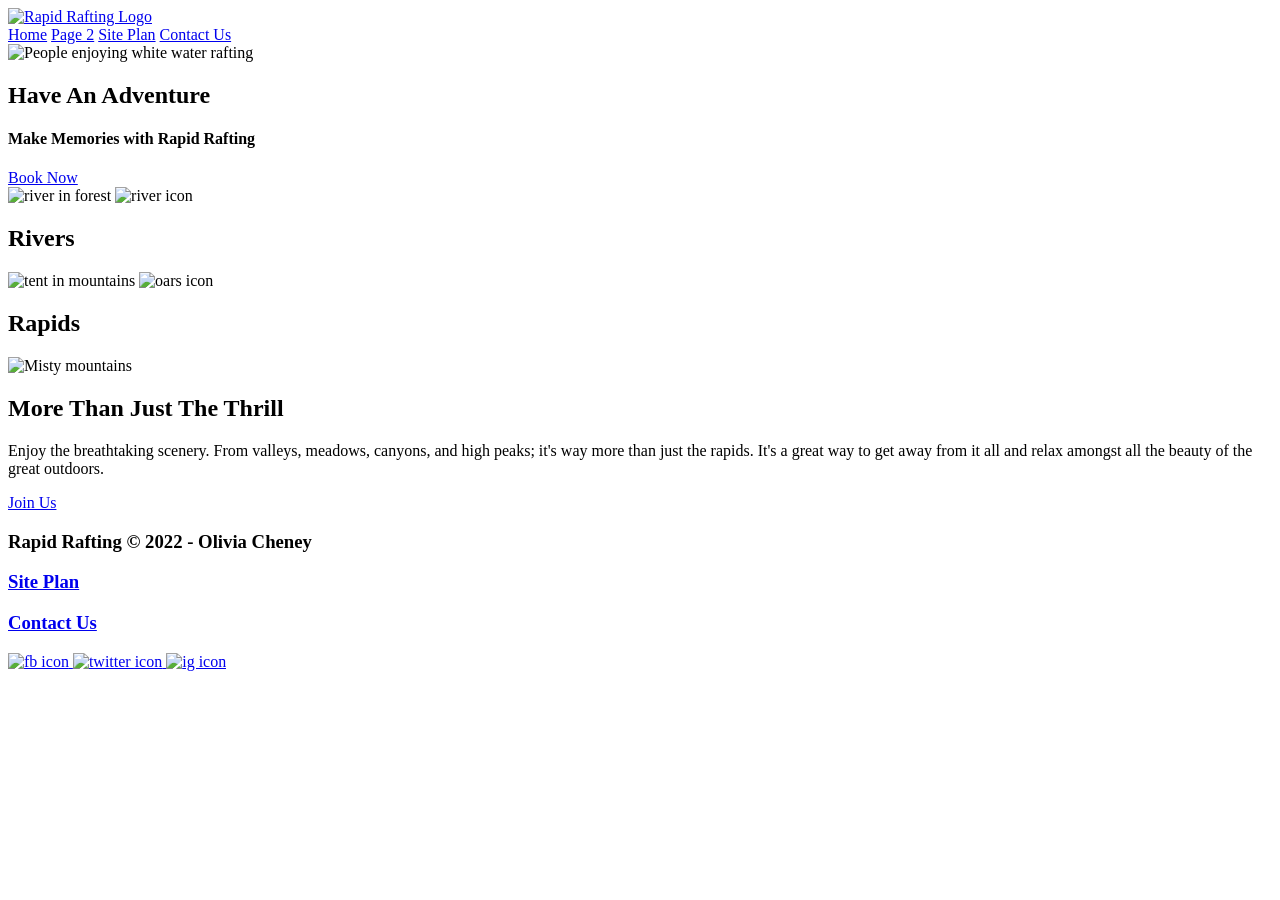
==== wwr/index.html @ 4d196791 "Rename WWR/index.html to wwr/index.html" ====
<!DOCTYPE html>
<html lang="en">
    <head>
        <meta charset="UTF-8">
        <meta http-equiv="X-UA-Compatible" content="IE=edge">
        <meta name="viewport" content="width=device-width, initial-scale=1.0">
        <title>Whitewater Rafting Vacations | Rapid Rafting Boating | Home</title>
    </head>
    <body>
        <header>
            <a id="logo_link" href="index.html" >
                <img class="logo" src="images/logo.png" alt="Rapid Rafting Logo">
            </a>
            <nav> 
                <a href="index.html">Home</a>
                <a href="#">Page 2</a>
                <a href="site-plan-rafting.html">Site Plan</a>
                <a href="contactus.html">Contact Us</a>
            </nav>
        </header>
        <div id="hero">
            <div id="hero-box">
                <img id="hero-img" src="images/hero.png" alt="People enjoying white water rafting">
            </div>
            <section id="hero-msg">
                <h1 class="home-title">Have An Adventure</h1>
                <h4>Make Memories with Rapid Rafting </h4>
                <div class='button-box'>
                    <a class='book' href="rates.html">Book Now</a>
                </div>
            </section>
        </div>
        <main class="home-grid">
            <section class="rivers-card">
                <img class="card-img" src="images/rivers.jpg" alt="river in forest">
                <img class="icon" src="images/river_icon.png" alt="river icon">
                <h2>Rivers</h2>
            </section>
            <section class="camping-card">
                <img class="card-img" src="images/camping.jpg" alt="tent in mountains">
                <img class="icon" src="images/oars.png" alt="oars icon">
                <h2>Rapids</h2>
            </section>
            <img class="mountains" src="images.mountains.jpg" alt="Misty mountains">
            <section class="msg">
                <h2> More Than Just The Thrill</h2>
                <p>Enjoy the breathtaking scenery. From valleys, meadows, canyons, and high peaks; it's way more than just the rapids. It's a great way to get away from it all and relax amongst all the beauty of the great outdoors.</p>
                <a class="join" href="rivers.html">Join Us</a>
            </section>
        </main>
        <footer>
            <h3>Rapid Rafting &copy; 2022 - Olivia Cheney</h3>
            <h3><a href="site-plan-rafting.html">Site Plan</a></h3>
            <h3><a href="contactus.html">Contact Us</a></h3>
            <div class="social">
                <a href="https://facebook.com">
                    <img src="images/facebook.png" alt="fb icon">
                </a>
                <a href="https://twitter.com">
                    <img src="images/twitter.png" alt="twitter icon">
                </a>
                <a href="https://instagram.com">
                    <img src="images/instagram.png" alt="ig icon">
                </a>
            </div>
        </footer>
    </body>
</html>
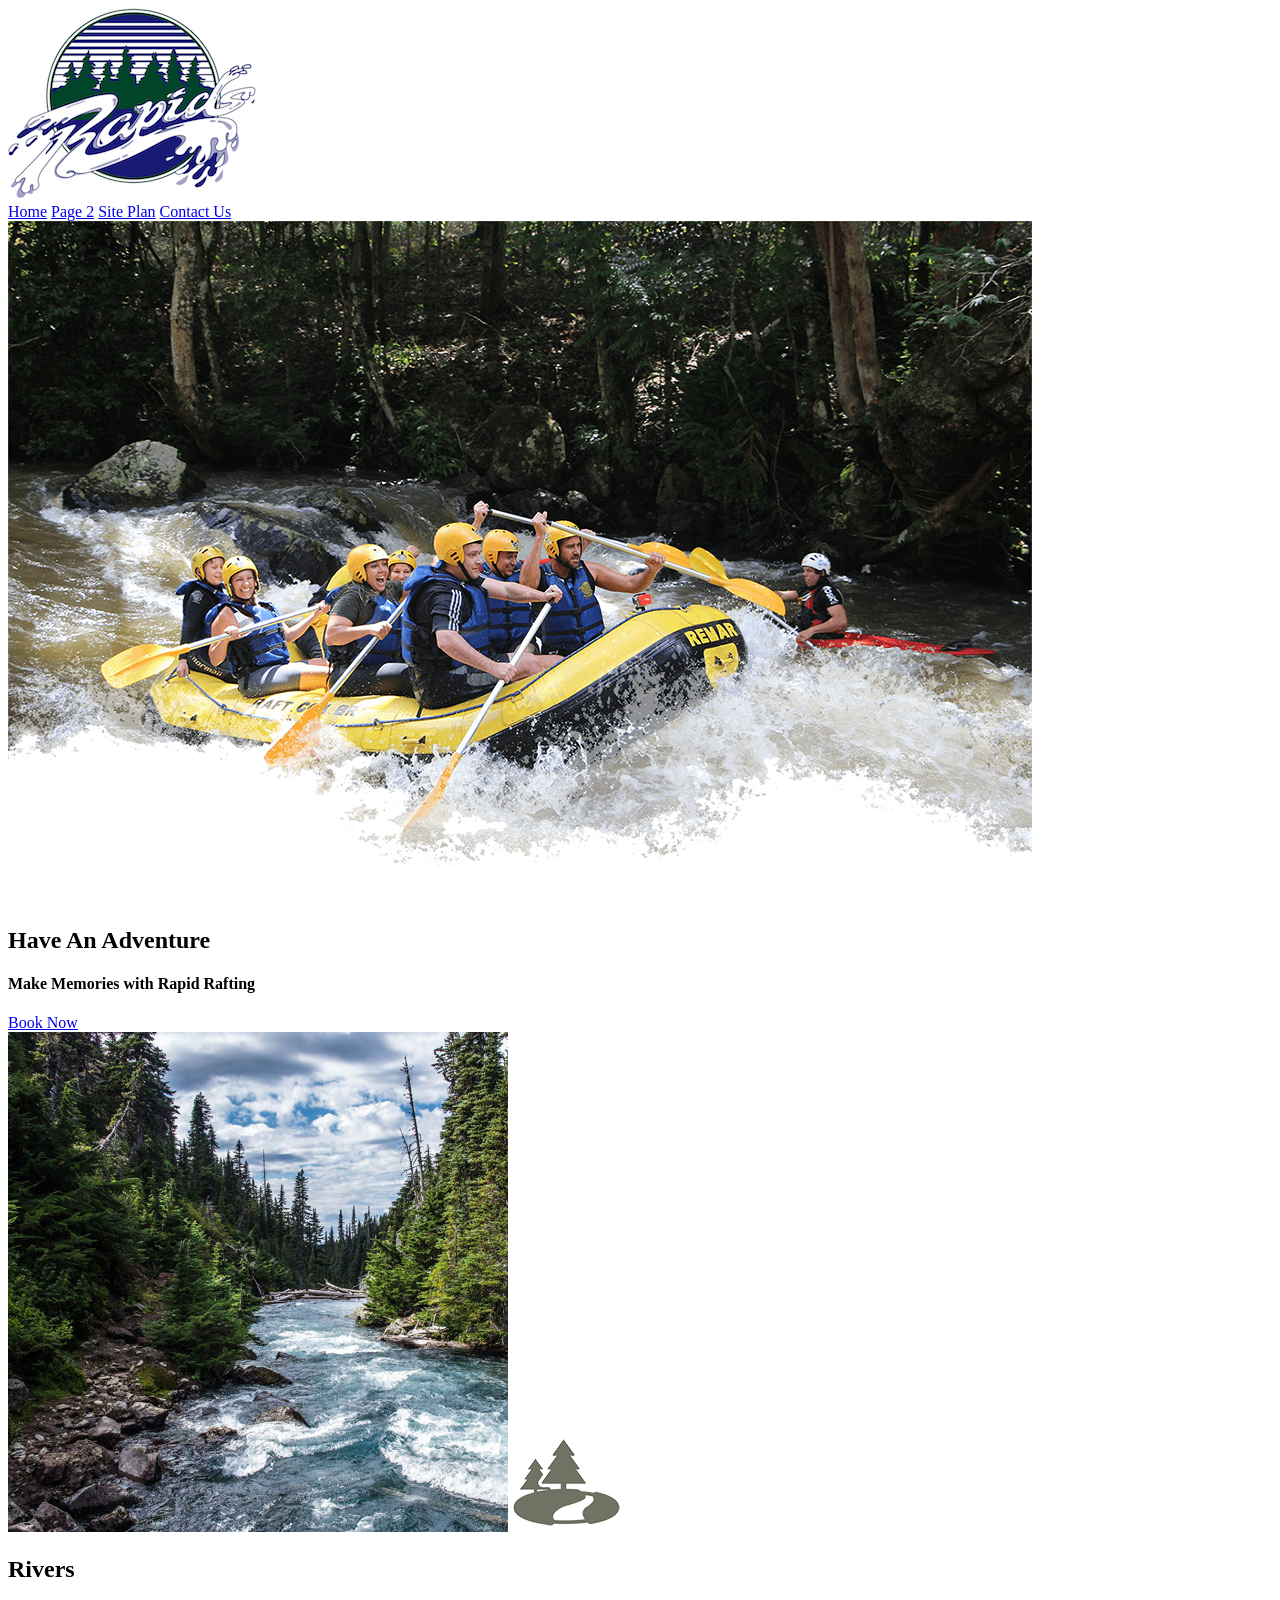
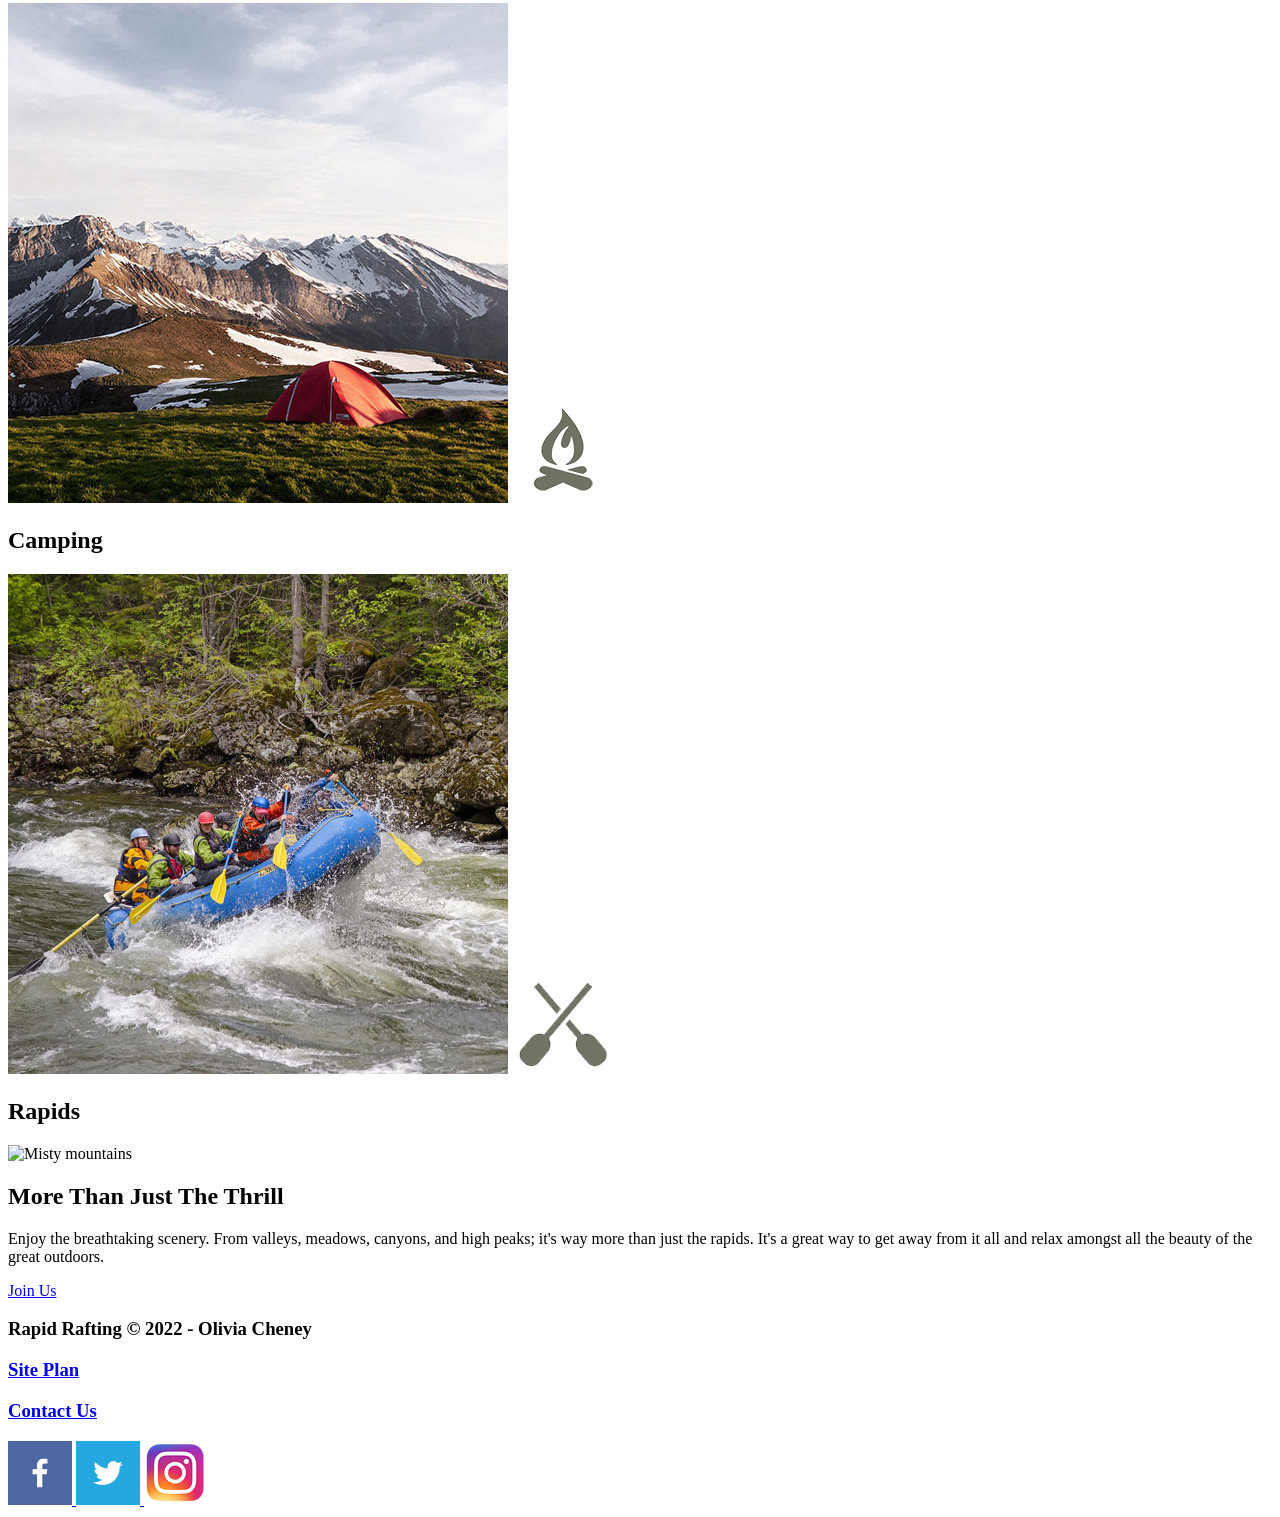
==== commit daccf96e: "Merge branch 'master'" ====
--- a/wwr/index.html
+++ b/wwr/index.html
@@ -38,6 +38,11 @@
             </section>
             <section class="camping-card">
                 <img class="card-img" src="images/camping.jpg" alt="tent in mountains">
+                <img class="icon" src="images/fire_icon.png" alt="fire icon">
+                <h2>Camping</h2>
+            </section>
+            <section class="rapids-card">
+                <img class="card-img" src="images/rapids.jpg" alt="rafting boat">
                 <img class="icon" src="images/oars.png" alt="oars icon">
                 <h2>Rapids</h2>
             </section>
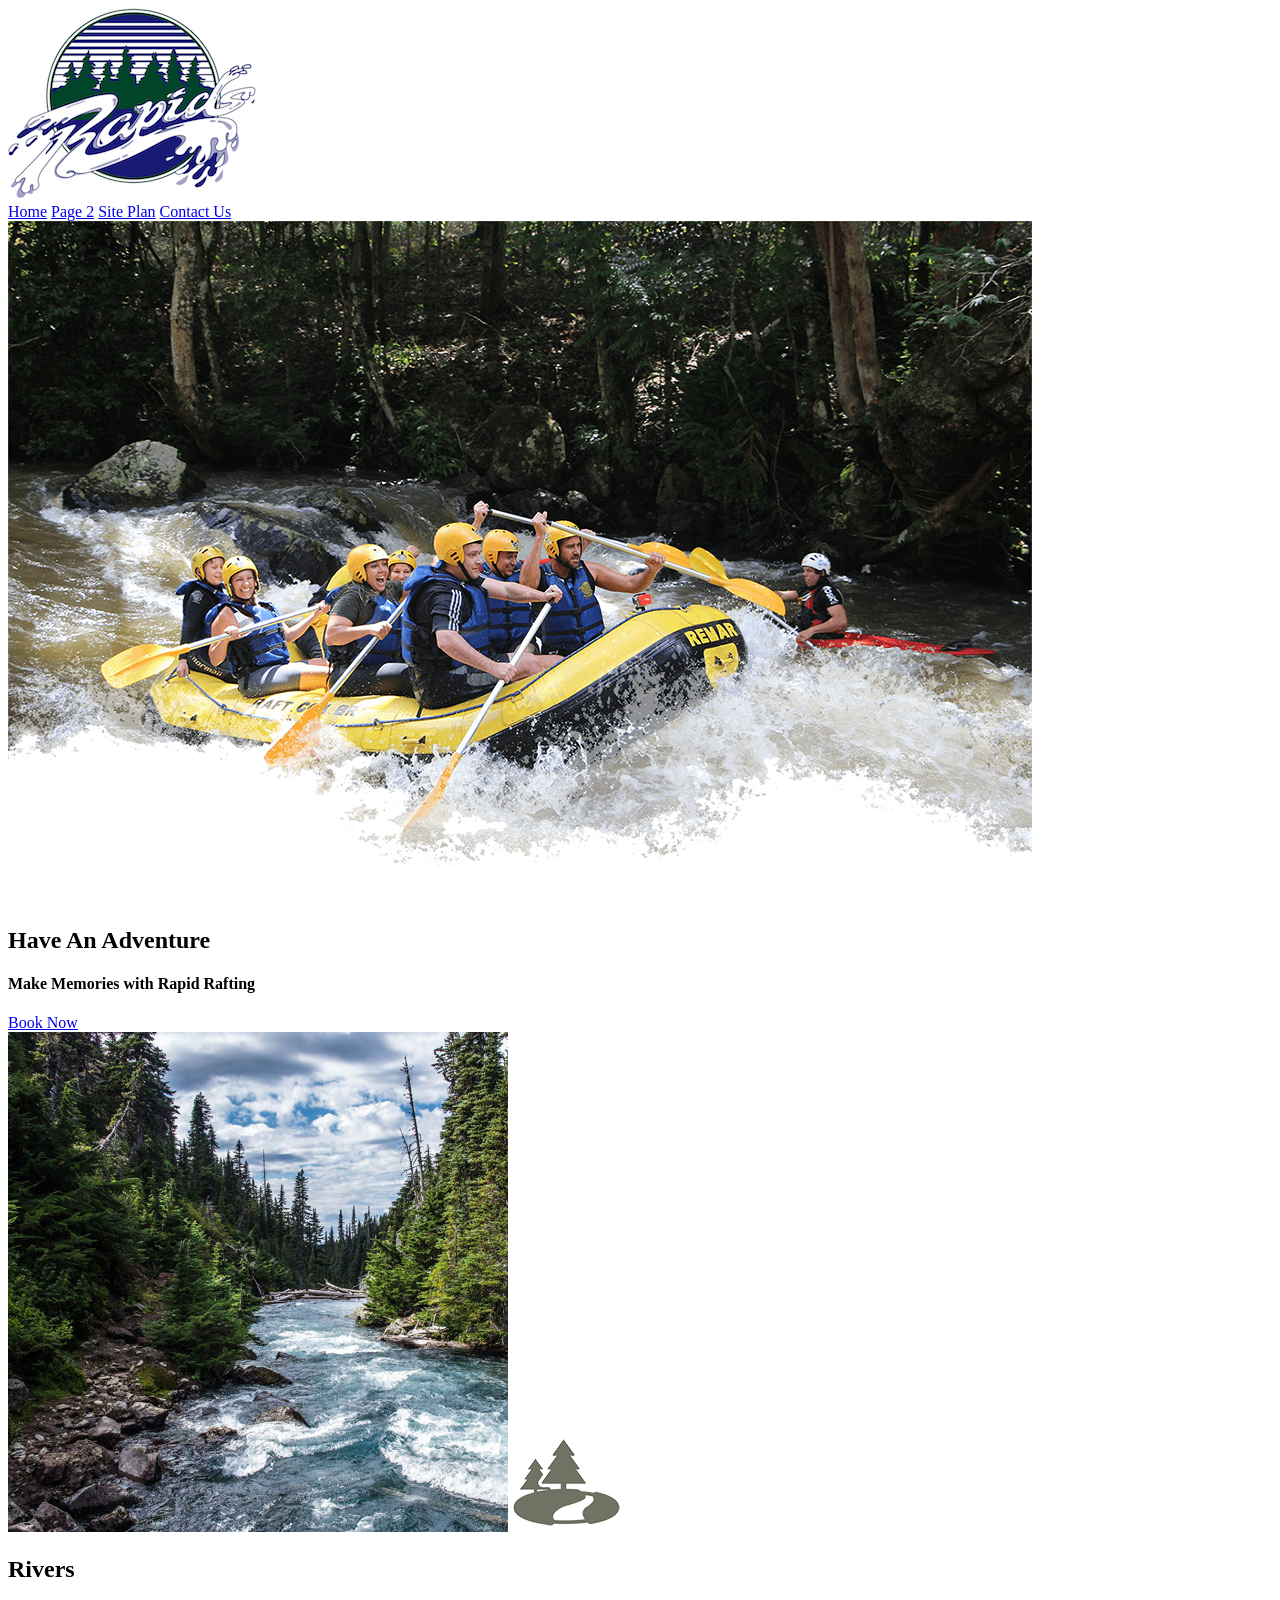
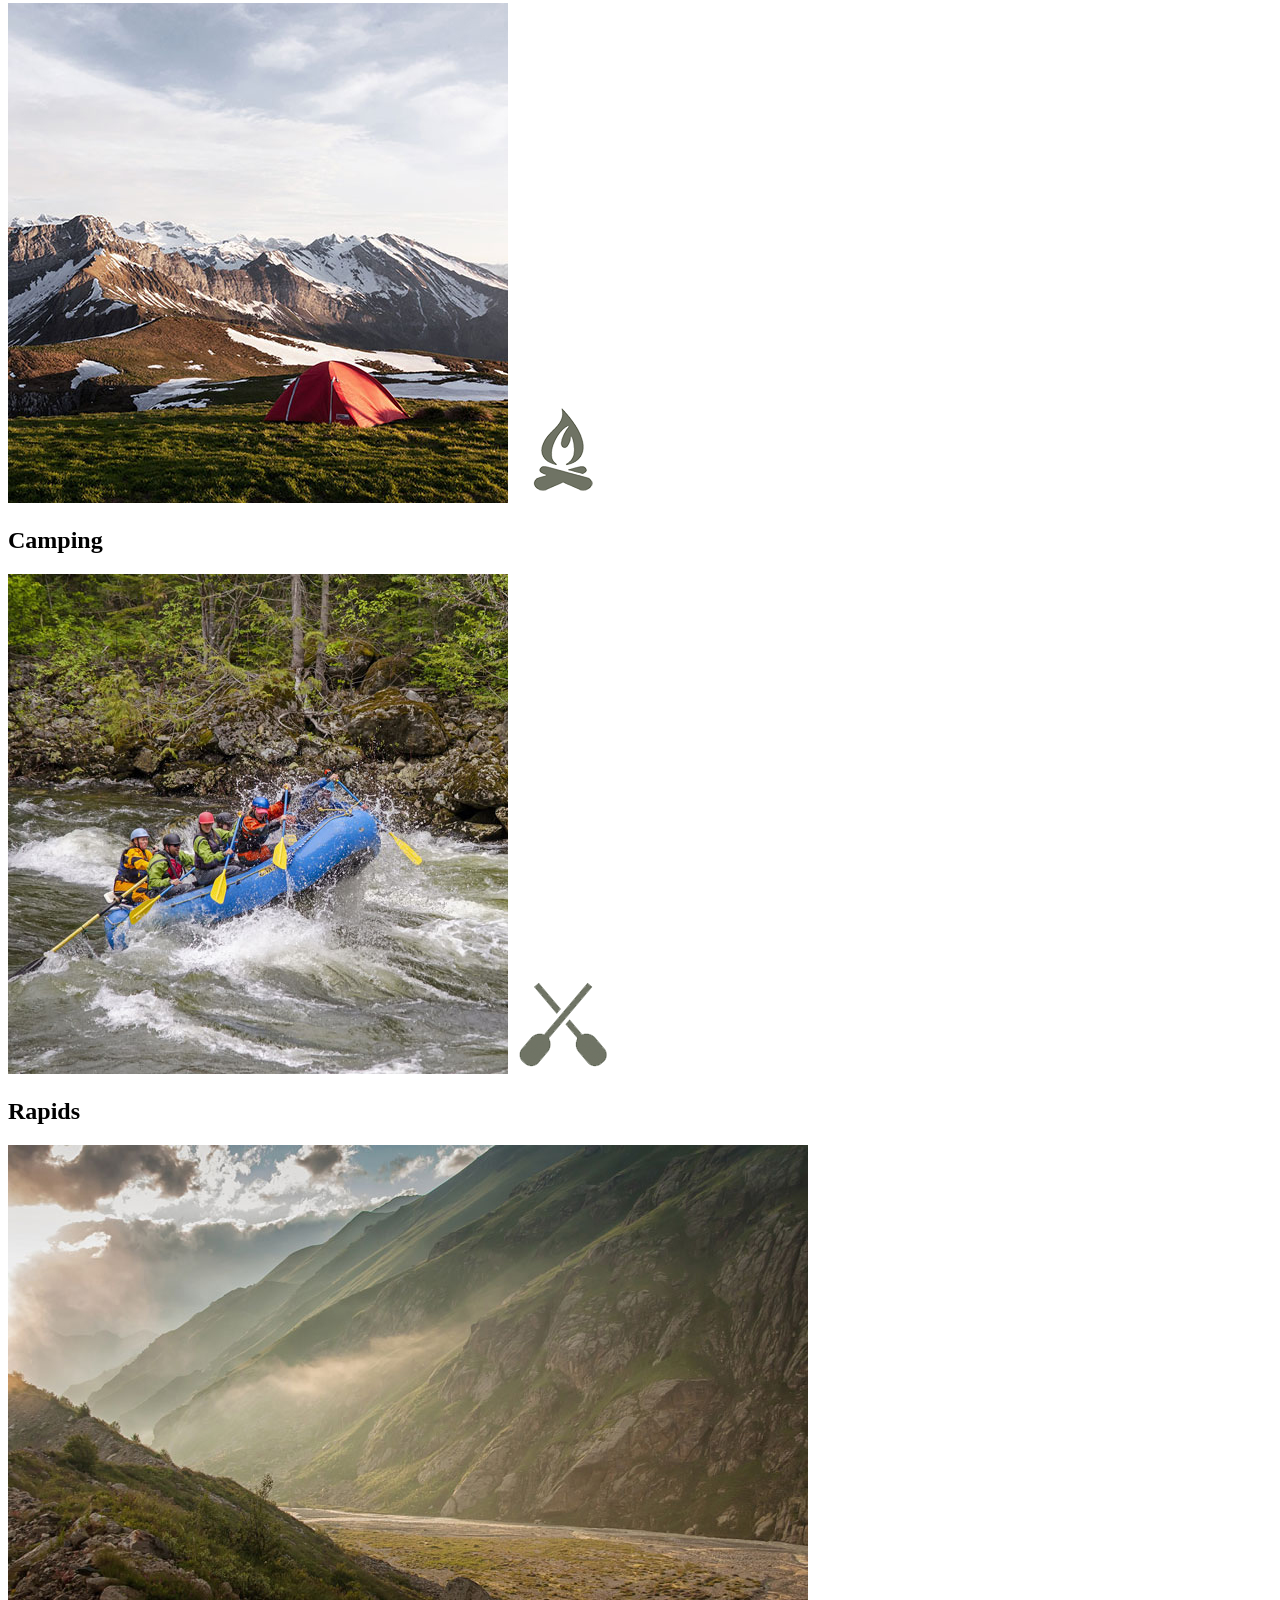
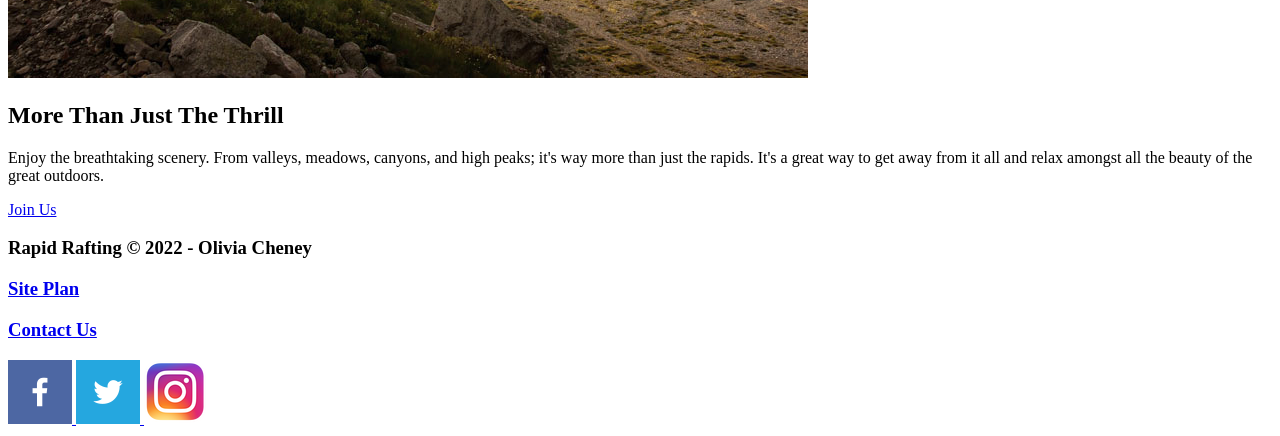
==== commit 348566a5: "fixing mountains picture" ====
--- a/wwr/index.html
+++ b/wwr/index.html
@@ -46,7 +46,7 @@
                 <img class="icon" src="images/oars.png" alt="oars icon">
                 <h2>Rapids</h2>
             </section>
-            <img class="mountains" src="images.mountains.jpg" alt="Misty mountains">
+            <img class="mountains" src="images/mountains.jpg" alt="Misty mountains">
             <section class="msg">
                 <h2> More Than Just The Thrill</h2>
                 <p>Enjoy the breathtaking scenery. From valleys, meadows, canyons, and high peaks; it's way more than just the rapids. It's a great way to get away from it all and relax amongst all the beauty of the great outdoors.</p>
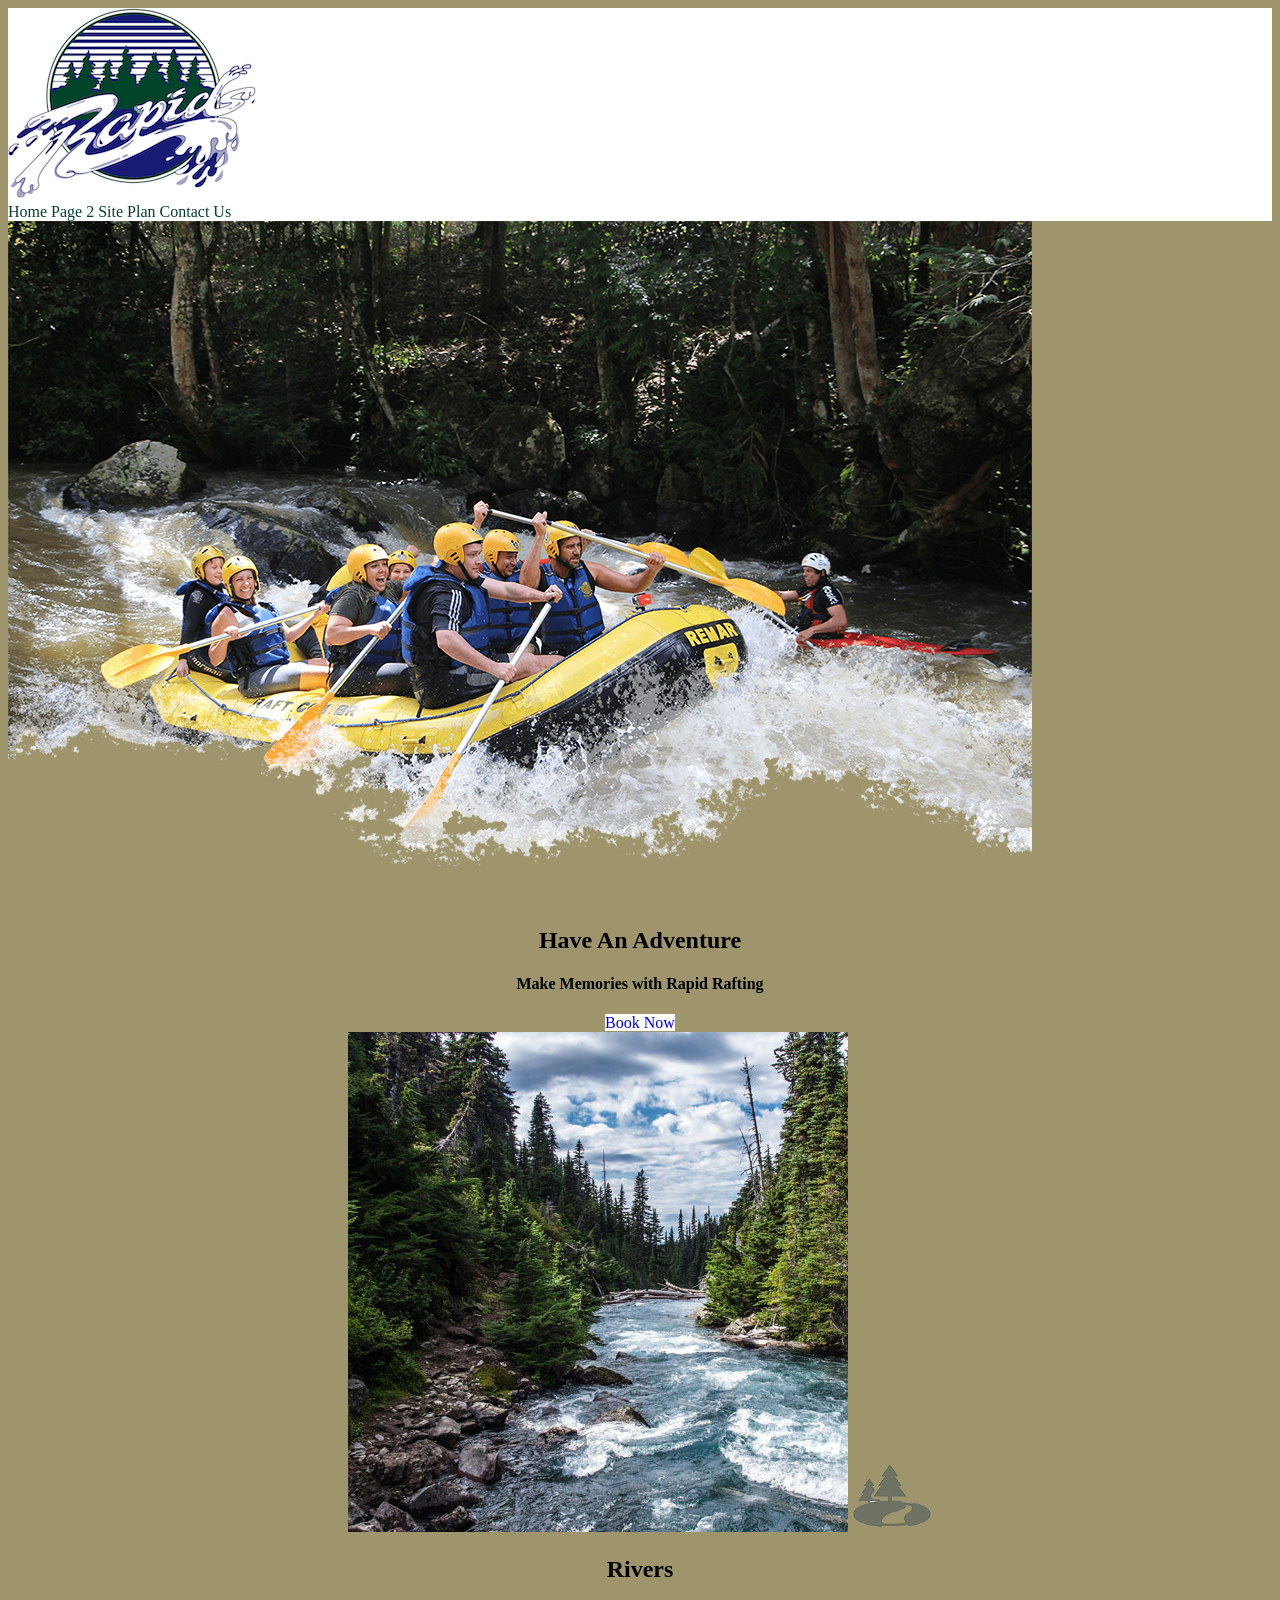
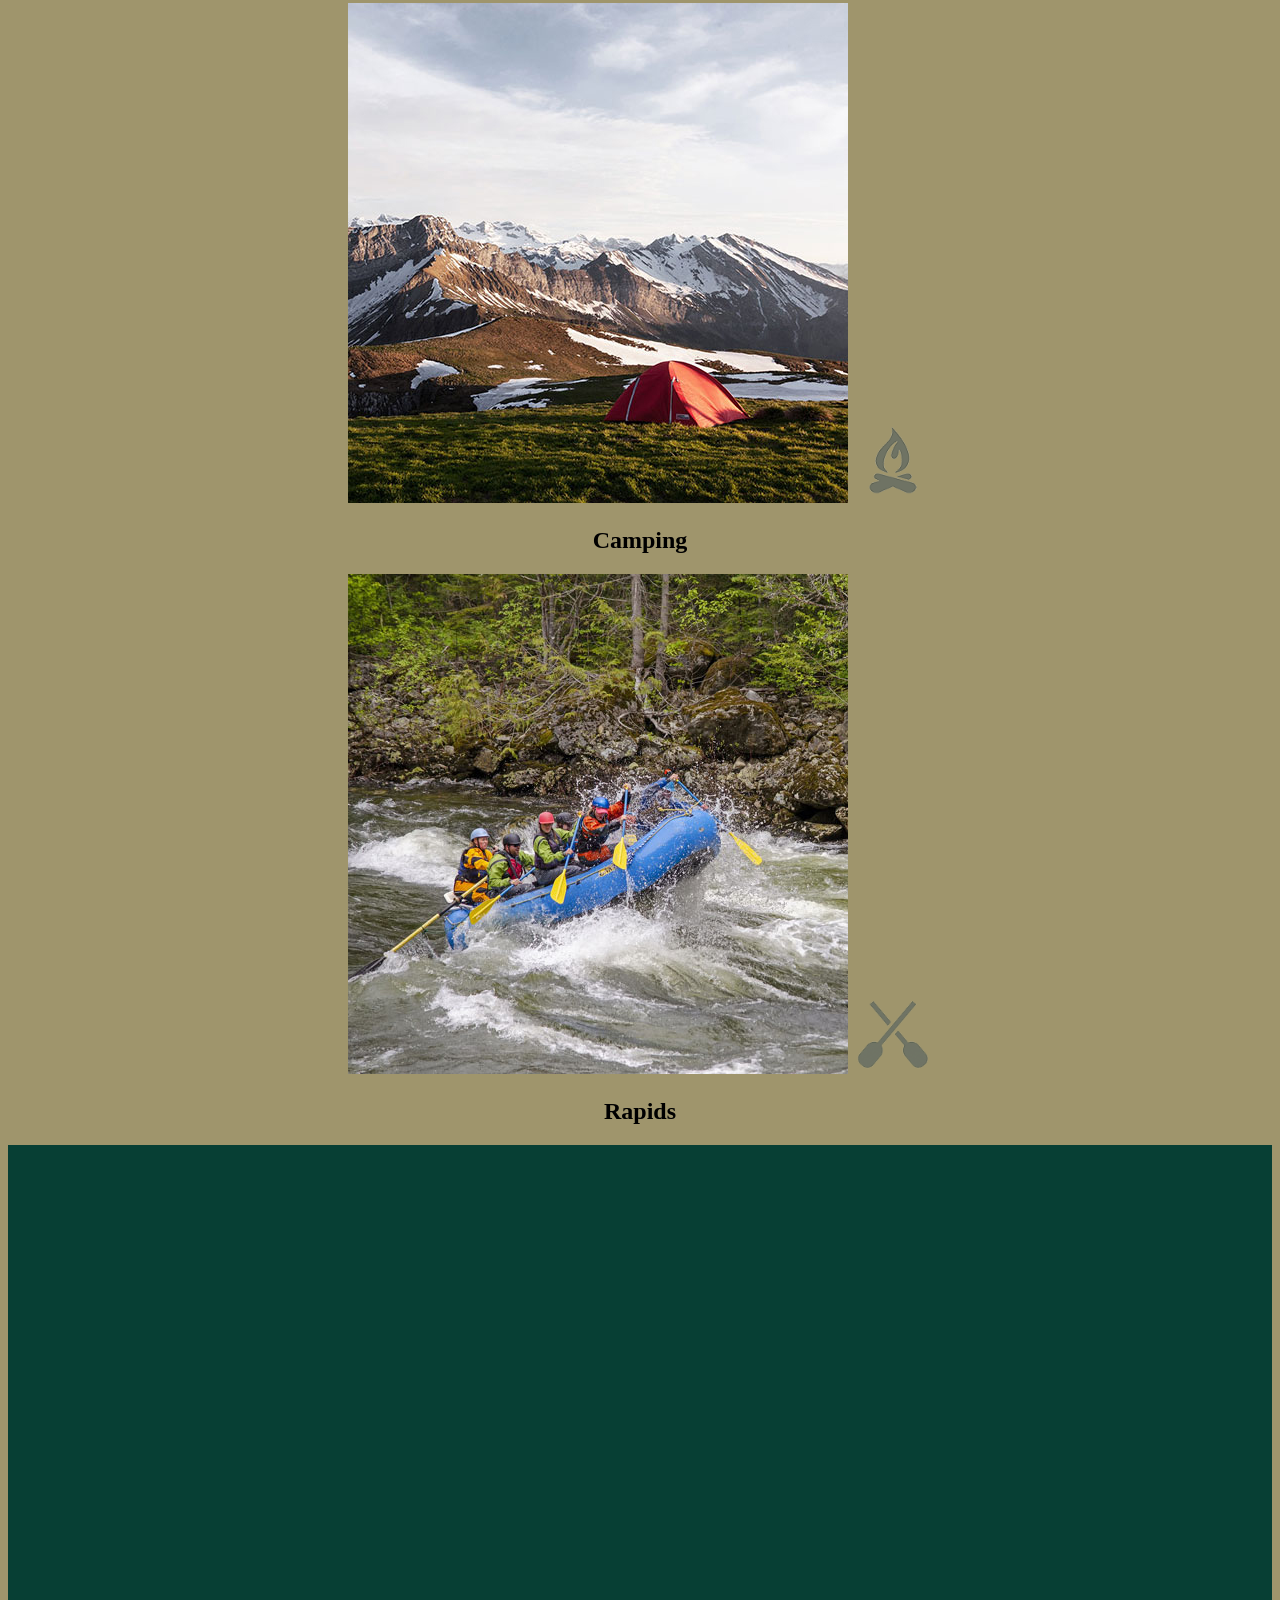
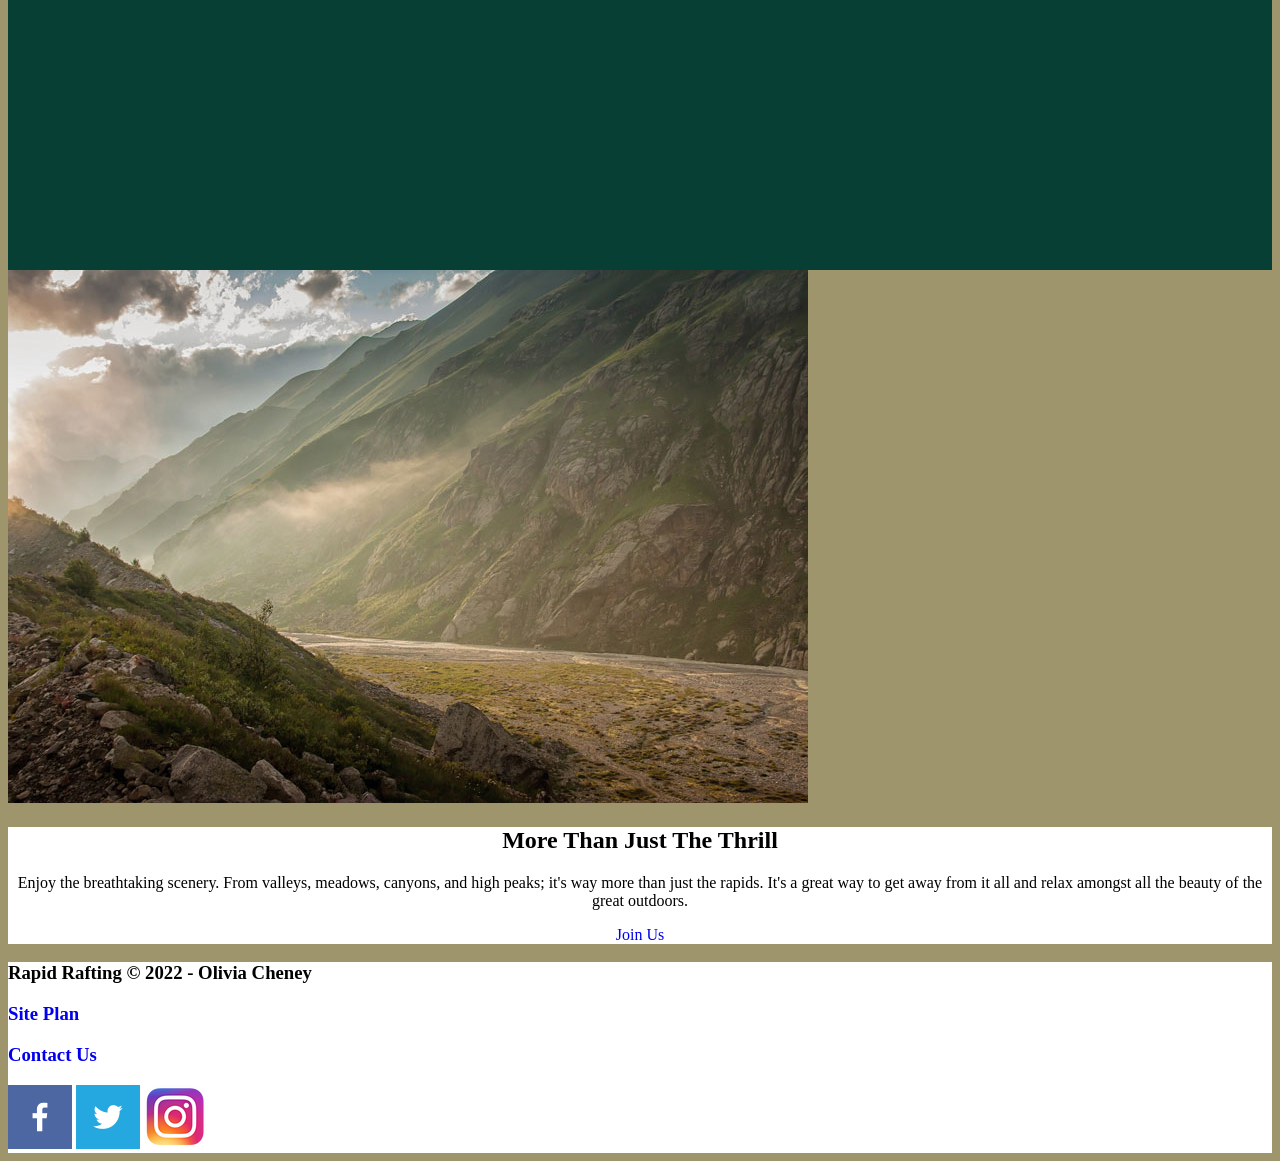
==== commit ca658dfa: "correcting id content" ====
--- a/wwr/index.html
+++ b/wwr/index.html
@@ -5,8 +5,10 @@
         <meta http-equiv="X-UA-Compatible" content="IE=edge">
         <meta name="viewport" content="width=device-width, initial-scale=1.0">
         <title>Whitewater Rafting Vacations | Rapid Rafting Boating | Home</title>
+        <link href="styles/style.css" rel="stylesheet">
     </head>
     <body>
+    <div id="content">
         <header>
             <a id="logo_link" href="index.html" >
                 <img class="logo" src="images/logo.png" alt="Rapid Rafting Logo">
@@ -46,7 +48,8 @@
                 <img class="icon" src="images/oars.png" alt="oars icon">
                 <h2>Rapids</h2>
             </section>
-            <img class="mountains" src="images/mountains.jpg" alt="Misty mountains">
+            <div id="background"></div>
+            <img class="mountains" src="images/mountains.jpg" alt="misty mountains">
             <section class="msg">
                 <h2> More Than Just The Thrill</h2>
                 <p>Enjoy the breathtaking scenery. From valleys, meadows, canyons, and high peaks; it's way more than just the rapids. It's a great way to get away from it all and relax amongst all the beauty of the great outdoors.</p>
@@ -58,16 +61,17 @@
             <h3><a href="site-plan-rafting.html">Site Plan</a></h3>
             <h3><a href="contactus.html">Contact Us</a></h3>
             <div class="social">
-                <a href="https://facebook.com">
+                <a href="https://facebook.com" target="_blank">
                     <img src="images/facebook.png" alt="fb icon">
                 </a>
-                <a href="https://twitter.com">
+                <a href="https://twitter.com" target="_blank">
                     <img src="images/twitter.png" alt="twitter icon">
                 </a>
-                <a href="https://instagram.com">
+                <a href="https://instagram.com" target="_blank">
                     <img src="images/instagram.png" alt="ig icon">
                 </a>
             </div>
         </footer>
+    </div>
     </body>
 </html>
--- a/wwr/styles/style.css
+++ b/wwr/styles/style.css
@@ -0,0 +1,74 @@
+#content {
+    max-width: 1600px;
+    margin: 0 auto;
+}
+
+nav a{
+    text-align: center;
+    color: #073f34;
+    text-decoration: none;
+}
+
+#hero-msg h1, #hero-msg h4 {
+    text-align: center;
+}
+
+.button-box {
+    text-align: center;
+}
+
+main section {
+    text-align: center;
+}
+
+#background {
+    height: 725px;
+}
+
+body {
+    background-color: #9f956c;
+}
+
+header {
+    background-color: #ffffff;
+}
+
+nav a:hover {
+    background-color: #073f34;
+    color: #ffffff
+}
+
+.book, .join {
+    background-color: #ffffff;
+    text-decoration: none;
+
+}
+
+.book:hover, .join:hover {
+    background-color: #181a74;
+    color: #ffffff
+}
+
+#background {
+    background-color: #073f34;
+}
+
+.msg {
+    background-color: #ffffff;
+}
+
+footer {
+    background-color: #ffffff;
+}
+
+.icon {
+    width: 80px;
+}
+
+footer a {
+    text-decoration: none;
+}
+
+footer h3 a:hover {
+    text-decoration: underline;
+}
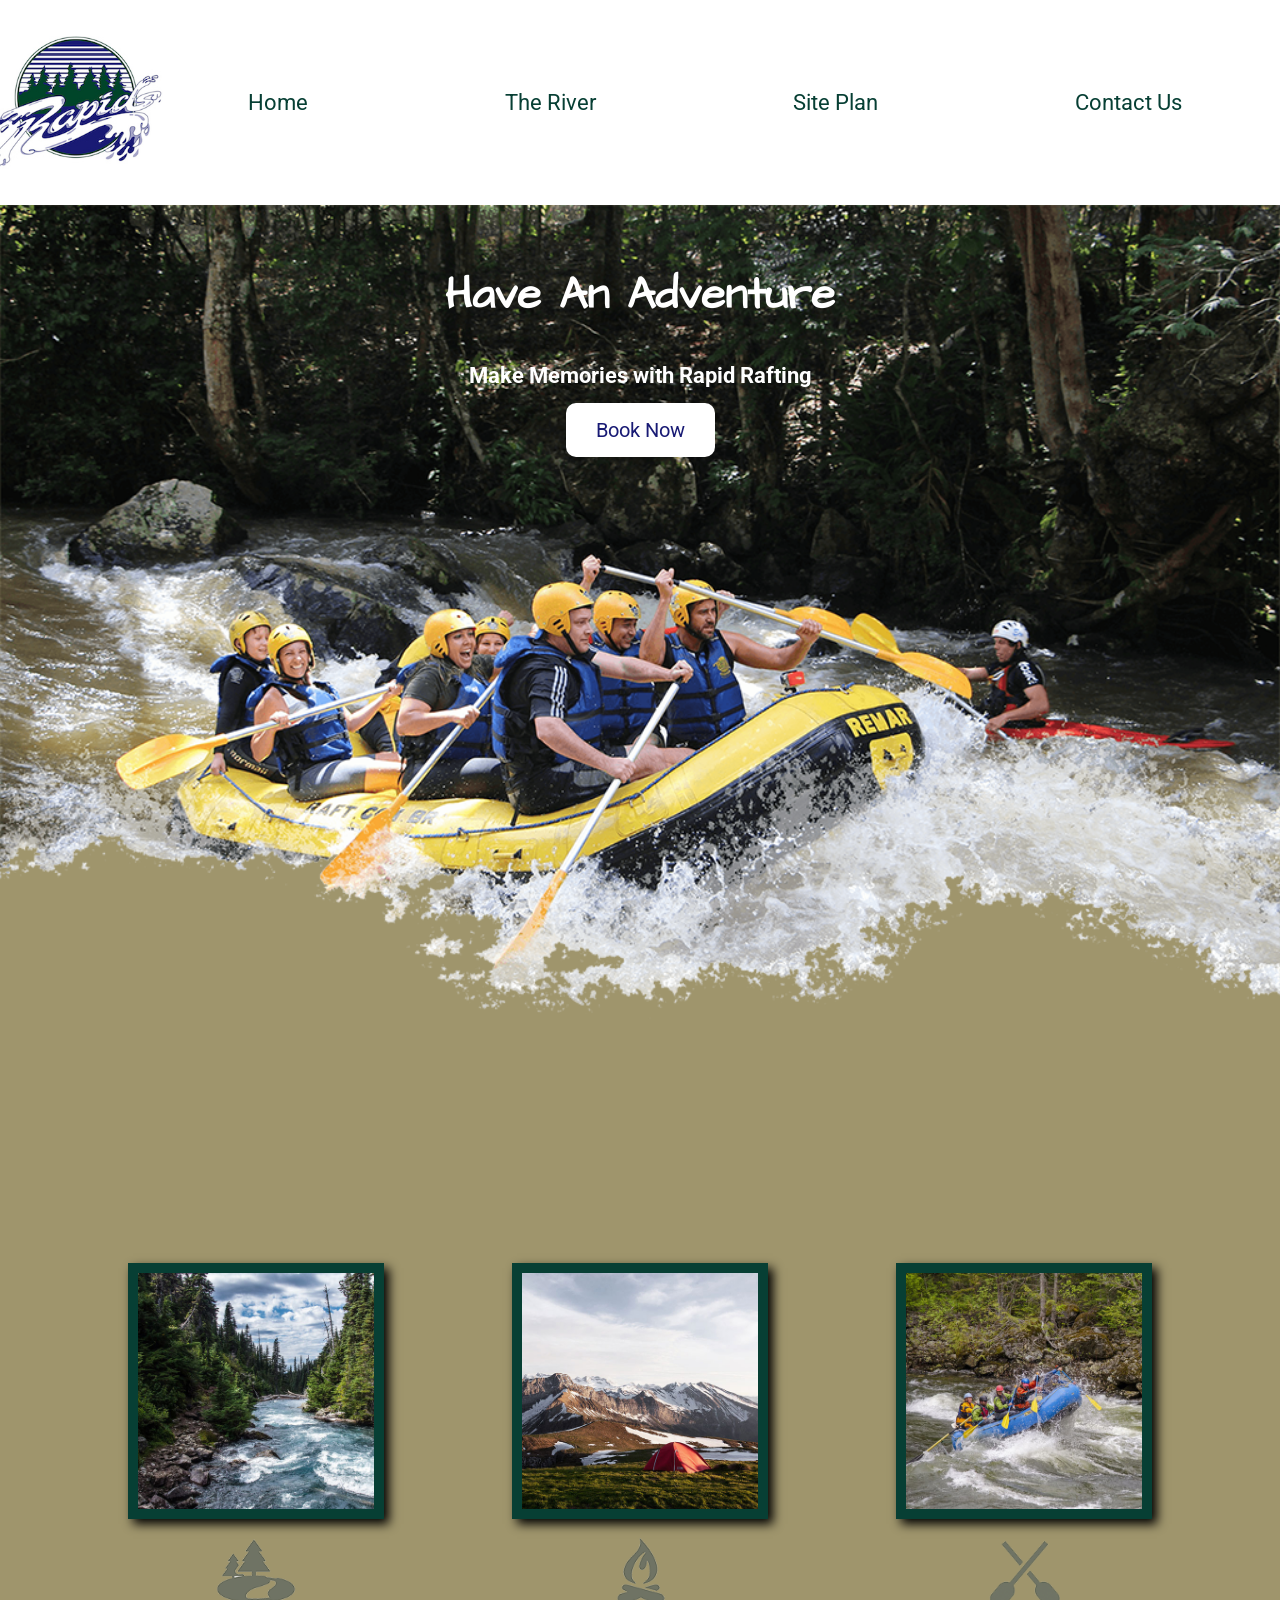
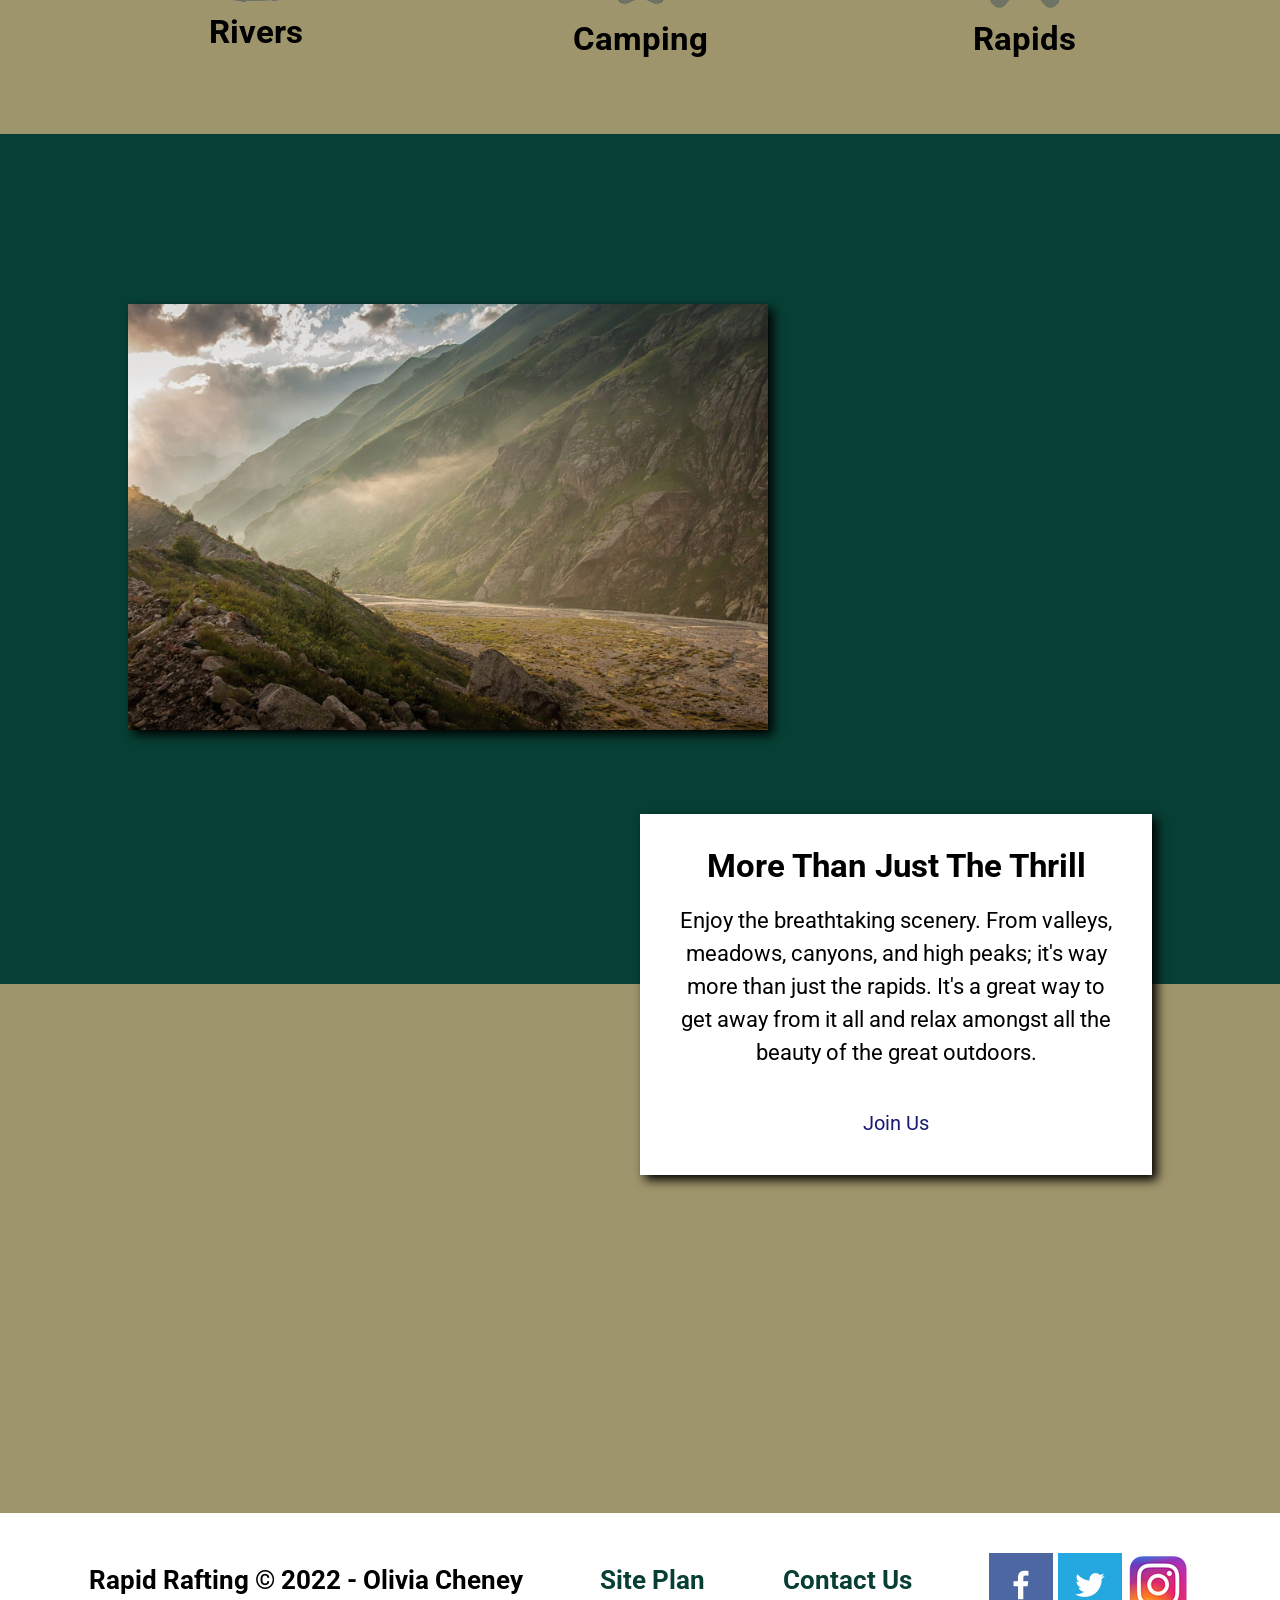
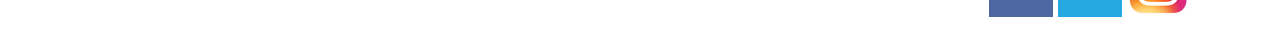
==== commit b6ae32bb: "rafting subpage and some personal page things" ====
--- a/wwr/index.html
+++ b/wwr/index.html
@@ -15,7 +15,7 @@
             </a>
             <nav> 
                 <a href="index.html">Home</a>
-                <a href="#">Page 2</a>
+                <a href="rivers.html">The River</a>
                 <a href="site-plan-rafting.html">Site Plan</a>
                 <a href="contactus.html">Contact Us</a>
             </nav>
--- a/wwr/styles/style.css
+++ b/wwr/styles/style.css
@@ -1,12 +1,71 @@
+@import url('https://fonts.googleapis.com/css2?family=Architects+Daughter&family=Roboto:wght@100&display=swap');
+
+body {
+    font-family: Roboto, Arial, sans-serif;
+    font-size: 22px;
+    margin: 0;
+    padding: 0;
+}
+
+main {
+    height: 1750px;
+}
+
+h2 {
+    margin: 0;
+}
+
 #content {
     max-width: 1600px;
     margin: 0 auto;
+    
+}
+
+#logo_link {
+    padding-top: 5px;
+    justify-self: center;
+    align-self: center;
+}
+
+#hero {
+    display: grid;
+    grid-template-columns: 1fr 3fr 1fr;
+    margin-top: -100px;
+}
+
+#hero-box {
+    grid-column: 1/3;
+    grid-row: 1/3;
+    z-index: -1;
+}
+
+#hero-msg {
+    grid-column: 2/3;
+    grid-row: 1/2;
+    margin-top: 150px;
+    color: white;
+}
+
+#hero-img {
+    margin-top: 100px;
+    width: 125%;   
+}
+
+.logo {
+    width: 175px
+}
+
+nav {
+    display: flex;
+    justify-content: space-around;
 }
 
 nav a{
     text-align: center;
     color: #073f34;
     text-decoration: none;
+    padding: 40px;
+    margin: 50px;
 }
 
 #hero-msg h1, #hero-msg h4 {
@@ -21,6 +80,12 @@
     text-align: center;
 }
 
+.home-grid {
+    display: grid; 
+    grid-template-columns: 1fr 1fr 1fr 1fr 1fr 1fr 1fr 1fr 1fr 1fr;
+    grid-template-rows: 1fr 2fr 1fr 1fr 2fr 1fr 1fr;
+}
+
 #background {
     height: 725px;
 }
@@ -31,6 +96,8 @@
 
 header {
     background-color: #ffffff;
+    display: grid;
+    grid-template-columns: 150px auto;
 }
 
 nav a:hover {
@@ -41,7 +108,11 @@
 .book, .join {
     background-color: #ffffff;
     text-decoration: none;
-
+    color: #181a74;
+    font-size: 20px;
+    padding: 15px 30px;
+    margin-top: 50px;
+    border-radius: 10px;
 }
 
 .book:hover, .join:hover {
@@ -51,24 +122,223 @@
 
 #background {
     background-color: #073f34;
+    grid-column: 1/11;
+    grid-row: 3/7;
+    height: 850px;
 }
 
 .msg {
     background-color: #ffffff;
+    background-color: white;
+    line-height: 1.5em;
+    padding: 35px;
+    grid-column: 6/10;
+    grid-row: 6/7;
+    box-shadow: 5px 5px 10px black;
 }
 
 footer {
     background-color: #ffffff;
+    padding: 25px 50px;
+    margin-top: 200px;
 }
 
 .icon {
     width: 80px;
+    padding-top: 10px;
 }
 
 footer a {
     text-decoration: none;
 }
 
+footer h3 a {
+    color:#073f34;
+}
+
 footer h3 a:hover {
     text-decoration: underline;
-}
+    color: black;
+}
+
+.home-title {
+    font-family: 'Architects Daughter', 'Bradley Hand', sans-serif;
+    font-size: 2em;
+    margin-top: 10px;
+}
+
+.msg p {
+    padding-bottom: 15px;
+}
+
+.social img {
+    padding-top: 15px;
+}
+
+.rivers-card {
+    margin-top: 200px;
+    grid-column: 2/4;
+    grid-row: 1/2;
+}
+
+.camping-card {
+    margin-top: 200px;
+    grid-column: 5/7;
+    grid-row: 1/2;
+}
+
+.rapids-card {
+    margin-top: 200px;
+    grid-column: 8/10;
+    grid-row: 1/2;
+}
+
+.card-img {
+    border: 10px solid #073f34;
+    width: 100%;
+    transition: transform .5s;
+    box-shadow: 5px 5px 10px black;
+    grid-row: 1/3;
+}
+
+.card-img:hover {
+    opacity: 6;
+    transform: scale(1.1);
+}
+
+.mountains {
+    width: 100%;
+    grid-column: 2/7;
+    grid-row: 4/6;
+    box-shadow: 5px 5px 10px black;
+}
+
+main section img {
+    box-sizing: border-box;
+}
+
+footer {
+    background-color: white;
+    padding: 25px 50px;
+    margin-top: 300px;
+    display: flex;
+    justify-content: space-around;
+    align-items: center;
+
+}
+
+
+
+
+
+/* page 2 RIVERS css */
+
+
+#my-grid-container {
+    display: grid;
+    grid-template-columns: 1fr 1fr;
+    grid-template-rows: 1fr 1fr;
+    grid-gap: 30px;
+    margin-top: 50px;
+}
+
+#subtitle {
+    justify-content: left;
+}
+
+#headpic {
+    width: 100%;
+    height: 400px;
+}
+
+#pic1 {
+    margin-top: 0px;
+    width: 100%;
+    height: 500px;
+    grid-column: 1/2;
+    grid-row: 1/2;
+}
+
+#pic2 {
+    height: 500px;
+    width: 100%;
+    grid-column: 2/3;
+    grid-row: 2/3;
+}
+
+#river1 {
+    grid-column: 2/3;
+    grid-row: 1/2;
+    font-size: 175%;
+    margin-top: 50px;
+    margin-left: 20px;
+    margin-right: 30px;
+}
+
+#river2 {
+    grid-column: 1/2;
+    grid-row: 2/3;
+    font-size: 175%;
+    margin-top: 100px;
+    margin-left: 30px;
+    margin-right: 25px;
+}
+
+#footpic {
+    width: 1600px;
+    height: 350px;
+    margin-top: 75px;
+}
+
+
+
+
+
+
+
+
+
+
+
+
+@media screen and (max-width: 900px) {
+    #hero, .home-grid {
+        display: block;
+        height: auto;
+    }
+    nav, footer {
+        flex-direction: column;
+    }
+    nav a {
+        display: block;
+        padding: 15px;
+    }
+    #hero {
+        margin-top: 0;
+    }
+    #hero-msg {
+        margin-top: 0;
+    }
+    #hero-msg h4 {
+        display: none;
+    }
+    .home-title {
+        font-size: 25px;
+        color: #6f7364;
+    }
+    .rivers-card, .camping-card, .rapids-card { 
+        margin: 50px auto;
+        width: 60%;
+    }
+    #background {
+        display: none;
+    }
+    .mountains, .msg {
+        width: 80%;
+        display: block;
+        margin: 0 auto;
+    }
+    footer {
+        margin-top: 25px;
+    }
+}
